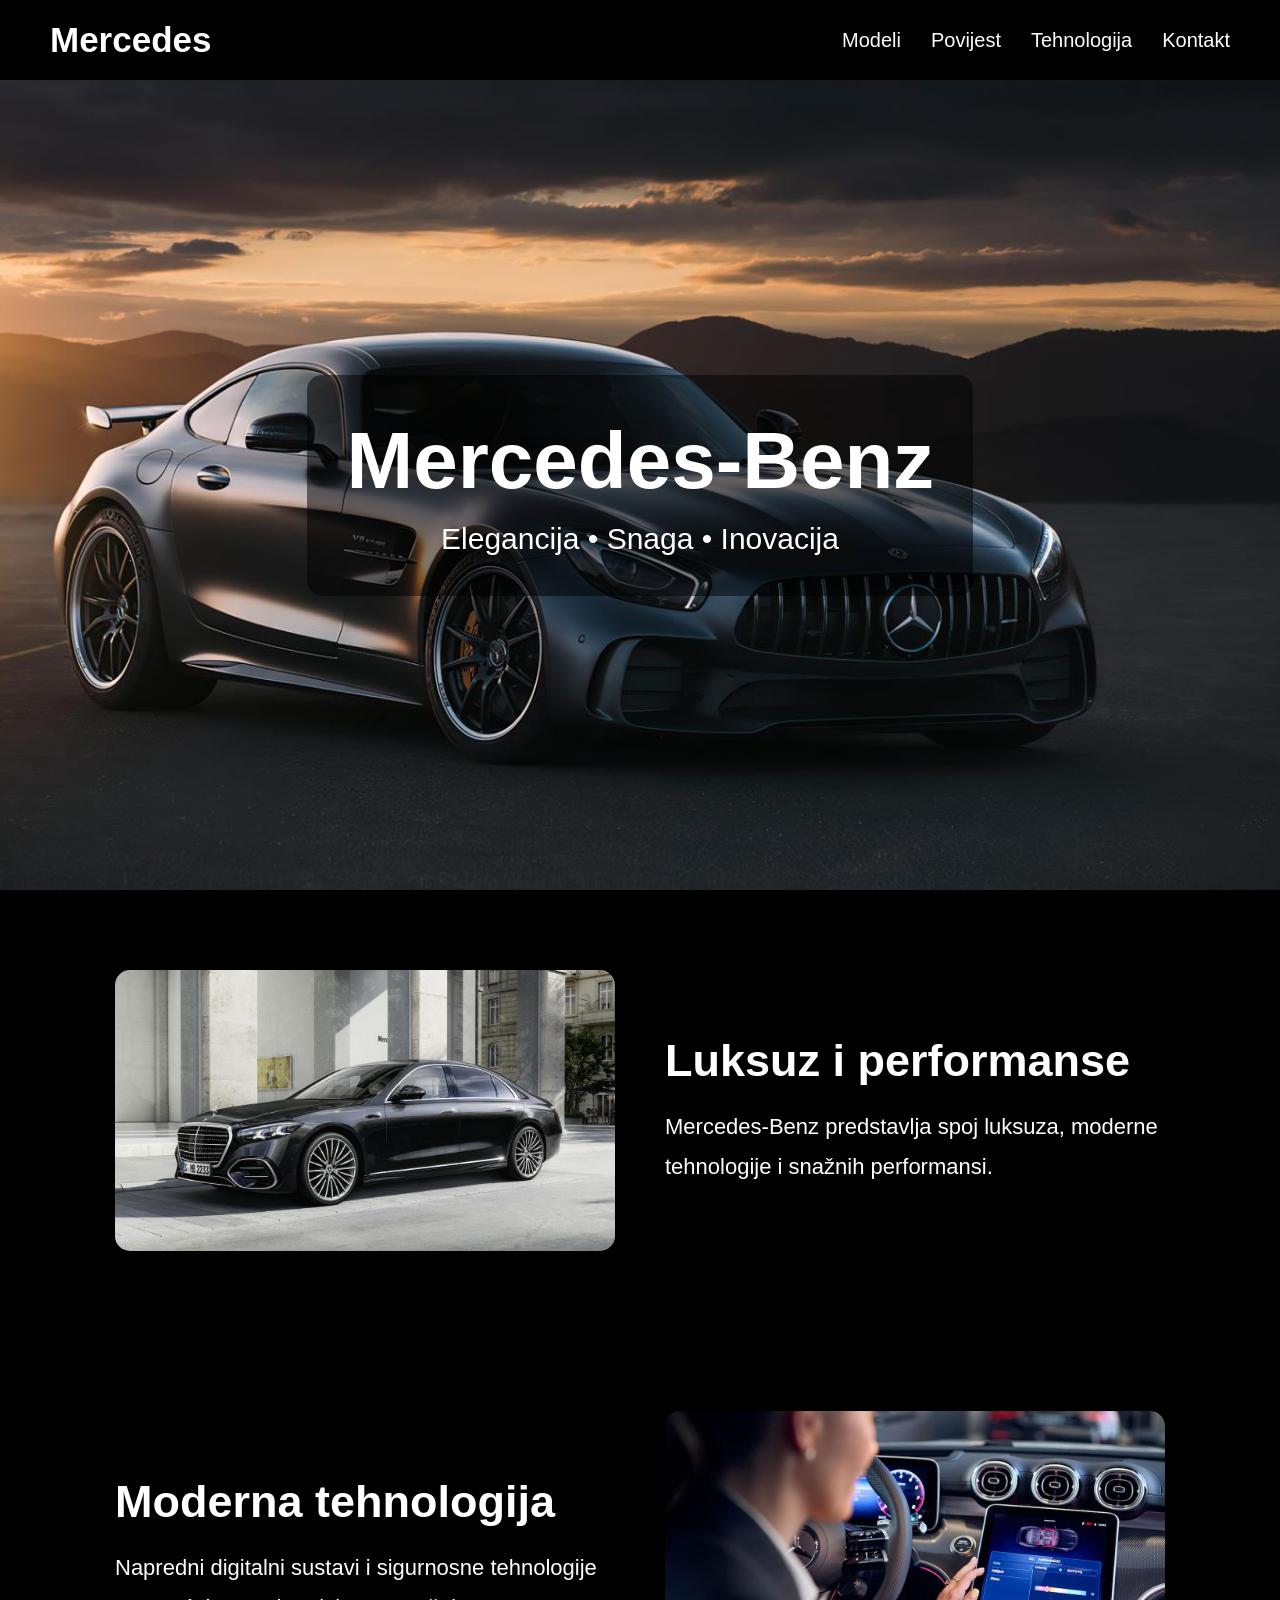
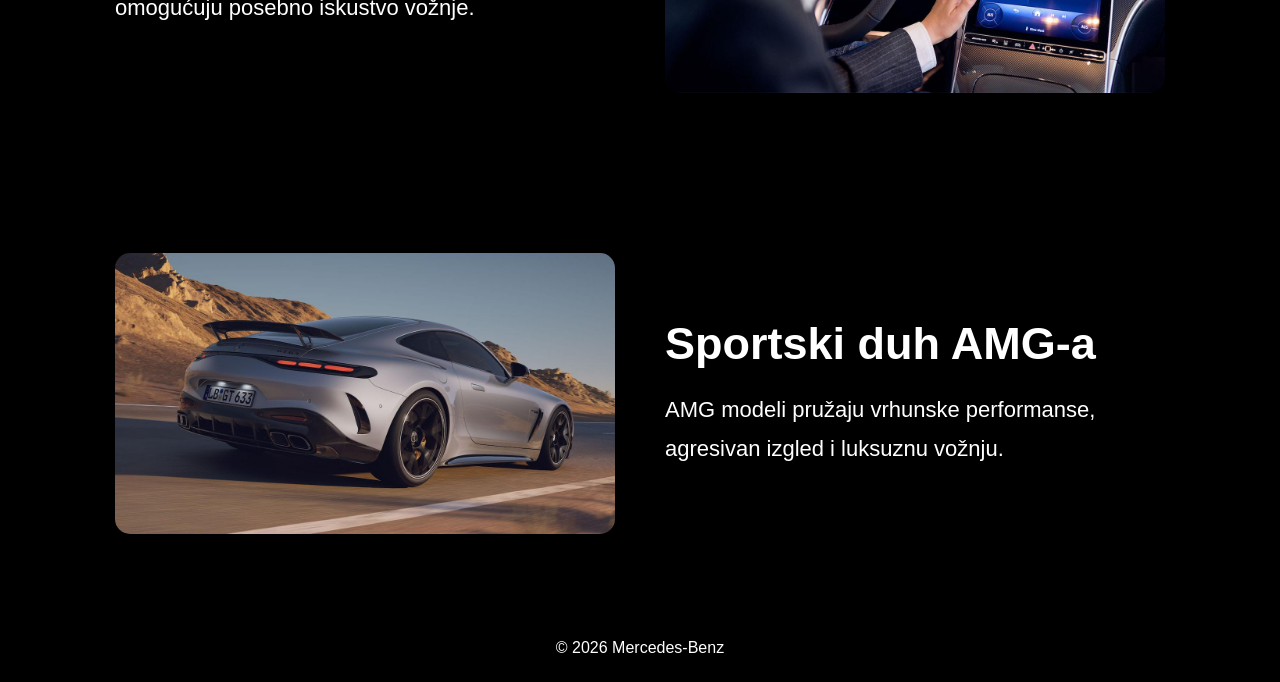
==== Projketni zadatak - Luka Lončarić/index.html @ 728c4d3c "Add files via upload" ====
<!DOCTYPE html>
<html lang="hr">
<head>
    <meta charset="UTF-8">
    <meta name="viewport" content="width=device-width, initial-scale=1.0">
    <title>Mercedes</title>
    <link rel="stylesheet" href="style.css">
</head>
<body>

<nav>
    <h1>Mercedes</h1>

    <ul>
        <li><a href="modeli.html">Modeli</a></li>
        <li><a href="povijest.html">Povijest</a></li>
        <li><a href="tehnologija.html">Tehnologija</a></li>
        <li><a href="kontakt.html">Kontakt</a></li>
    </ul>
</nav>

<section class="hero" style="background-image: url('home.jpg');">

    <div class="hero-content">
        <h2>Mercedes-Benz</h2>
        <p>Elegancija • Snaga • Inovacija</p>
    </div>

</section>

<section class="section">

    <img src="luxury.jpg">

    <div class="text">

        <h2>Luksuz i performanse</h2>

        <p>
            Mercedes-Benz predstavlja spoj luksuza,
            moderne tehnologije i snažnih performansi.
        </p>

    </div>

</section>

<section class="section">

    <div class="text">

        <h2>Moderna tehnologija</h2>

        <p>
            Napredni digitalni sustavi i sigurnosne tehnologije
            omogućuju posebno iskustvo vožnje.
        </p>

    </div>

    <img src="technology.jpg">

</section>

<section class="section">

    <img src="amg-sport.jpg">

    <div class="text">

        <h2>Sportski duh AMG-a</h2>

        <p>
            AMG modeli pružaju vrhunske performanse,
            agresivan izgled i luksuznu vožnju.
        </p>

    </div>

</section>

<footer>
    <p>© 2026 Mercedes-Benz</p>
</footer>

</body>
</html>
---- Projketni zadatak - Luka Lončarić/style.css ----
*{
    margin: 0;
    padding: 0;
    box-sizing: border-box;
    font-family: Arial, Helvetica, sans-serif;
}

body{
    background-color: black;
    color: white;
}

nav{
    background-color: black;
    padding: 20px 50px;
    display: flex;
    justify-content: space-between;
    align-items: center;
}

nav h1{
    font-size: 35px;
}

nav ul{
    display: flex;
    list-style: none;
}

nav ul li{
    margin-left: 30px;
}

nav ul li a{
    text-decoration: none;
    color: white;
    font-size: 20px;
}

nav ul li a:hover{
    color: gray;
}

.hero{
    height: 90vh;
    background-size: cover;
    background-position: center;
    display: flex;
    justify-content: center;
    align-items: center;
}

.hero-content{
    background-color: rgba(0,0,0,0.5);
    padding: 40px;
    border-radius: 15px;
    text-align: center;
}

.hero-content h2{
    font-size: 80px;
}

.hero-content p{
    font-size: 30px;
    margin-top: 15px;
}

.section{
    display: flex;
    align-items: center;
    justify-content: center;
    gap: 50px;
    padding: 80px;
    flex-wrap: wrap;
}

.section img{
    width: 500px;
    border-radius: 15px;
}

.text{
    width: 500px;
}

.text h2{
    font-size: 45px;
    margin-bottom: 20px;
}

.text p{
    font-size: 22px;
    line-height: 1.8;
}

footer{
    background-color: black;
    text-align: center;
    padding: 25px;
}

@media(max-width: 768px){

    nav{
        flex-direction: column;
    }

    nav ul{
        margin-top: 20px;
        flex-direction: column;
        text-align: center;
    }

    nav ul li{
        margin: 10px 0;
    }

    .hero-content h2{
        font-size: 45px;
    }

    .hero-content p{
        font-size: 22px;
    }

    .section{
        padding: 30px;
    }

    .section img{
        width: 100%;
    }

    .text{
        width: 100%;
    }

    .text h2{
        font-size: 35px;
    }

    .text p{
        font-size: 18px;
    }
}
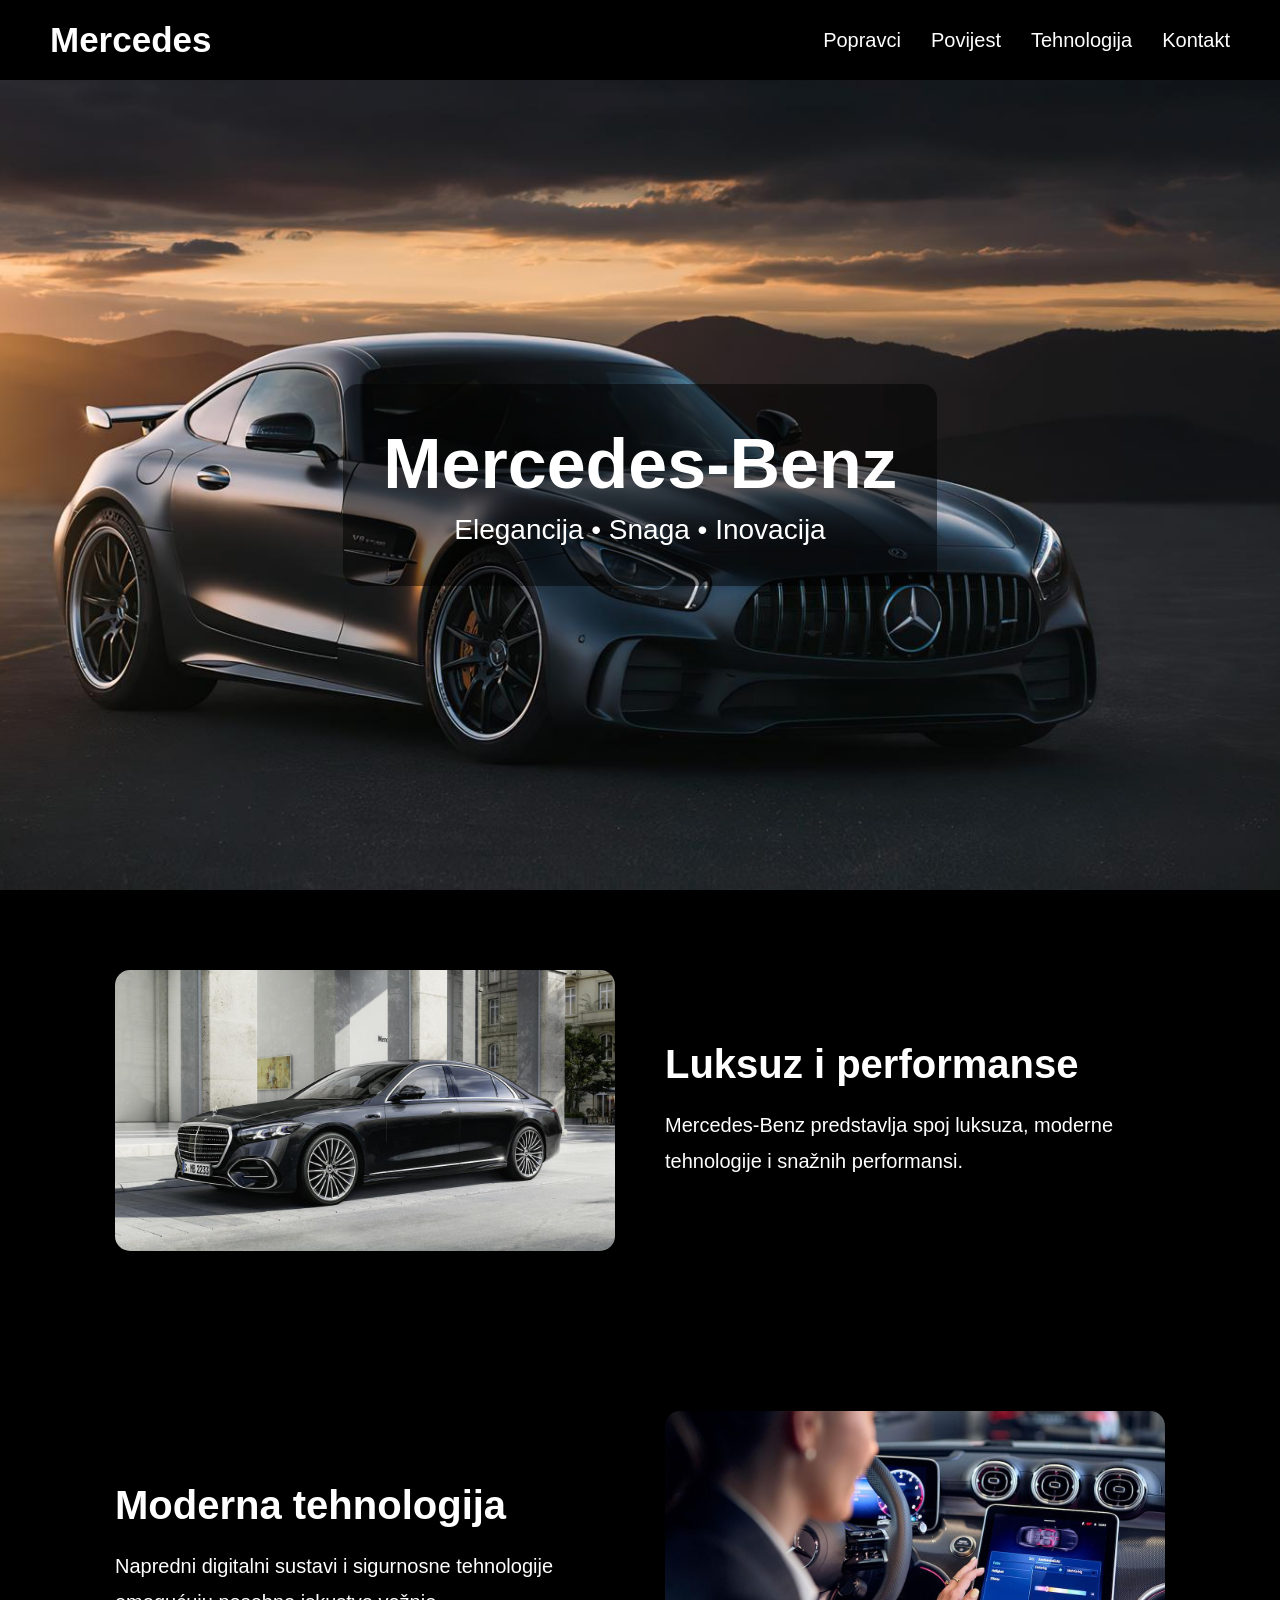
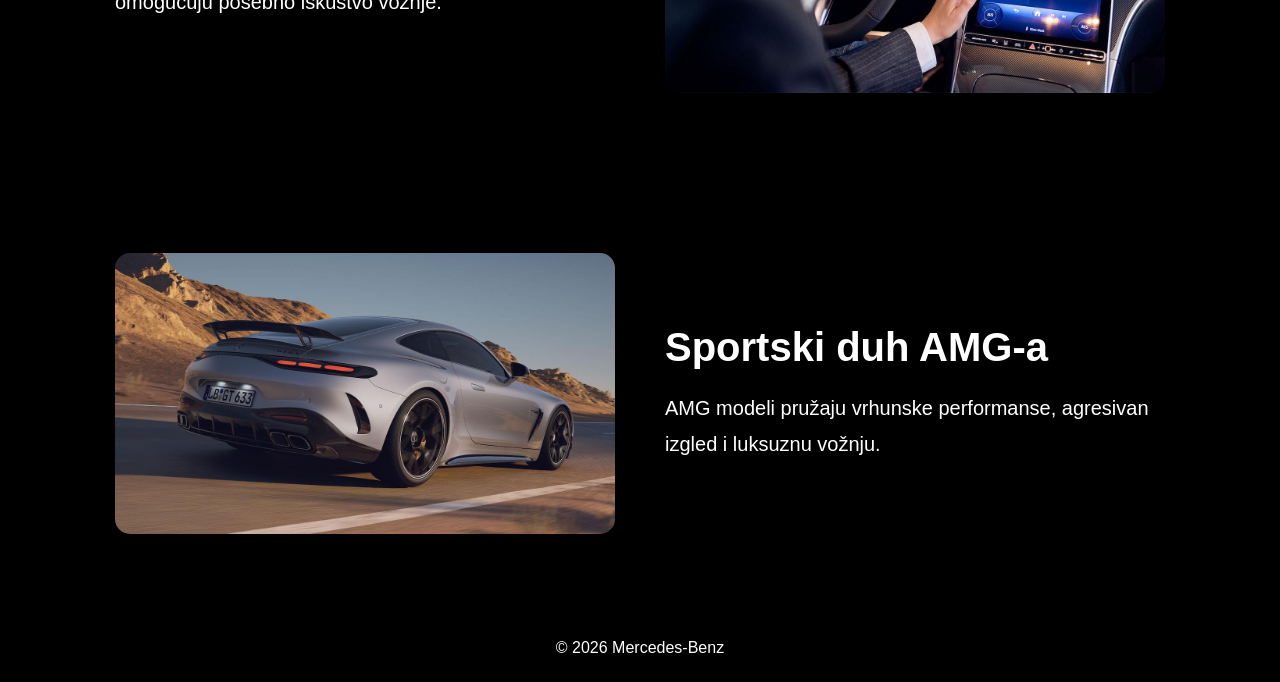
==== commit 5fb26786: "Add files via upload" ====
--- a/Projketni zadatak - Luka Lončarić/index.html
+++ b/Projketni zadatak - Luka Lončarić/index.html
@@ -1,86 +1,86 @@
 <!DOCTYPE html>
 <html lang="hr">
 <head>
-    <meta charset="UTF-8">
-    <meta name="viewport" content="width=device-width, initial-scale=1.0">
-    <title>Mercedes</title>
-    <link rel="stylesheet" href="style.css">
+<meta charset="UTF-8">
+<meta name="viewport" content="width=device-width, initial-scale=1.0">
+<title>Mercedes</title>
+<link rel="stylesheet" href="style.css">
 </head>
 <body>
 
 <nav>
-    <h1>Mercedes</h1>
+<h1>Mercedes</h1>
 
-    <ul>
-        <li><a href="modeli.html">Modeli</a></li>
-        <li><a href="povijest.html">Povijest</a></li>
-        <li><a href="tehnologija.html">Tehnologija</a></li>
-        <li><a href="kontakt.html">Kontakt</a></li>
-    </ul>
+<ul>
+<li><a href="popravci.html">Popravci</a></li>
+<li><a href="povijest.html">Povijest</a></li>
+<li><a href="tehnologija.html">Tehnologija</a></li>
+<li><a href="kontakt.html">Kontakt</a></li>
+</ul>
 </nav>
 
-<section class="hero" style="background-image: url('home.jpg');">
+<section class="hero" style="background-image:url('home.jpg');">
 
-    <div class="hero-content">
-        <h2>Mercedes-Benz</h2>
-        <p>Elegancija • Snaga • Inovacija</p>
-    </div>
+<div class="hero-content">
+<h2>Mercedes-Benz</h2>
+<p>Elegancija • Snaga • Inovacija</p>
+</div>
 
 </section>
 
 <section class="section">
 
-    <img src="luxury.jpg">
+<img src="luxury.jpg">
 
-    <div class="text">
+<div class="text">
 
-        <h2>Luksuz i performanse</h2>
+<h2>Luksuz i performanse</h2>
 
-        <p>
-            Mercedes-Benz predstavlja spoj luksuza,
-            moderne tehnologije i snažnih performansi.
-        </p>
+<p>
+Mercedes-Benz predstavlja spoj luksuza,
+moderne tehnologije i snažnih performansi.
+</p>
 
-    </div>
+</div>
 
 </section>
 
 <section class="section">
 
-    <div class="text">
+<div class="text">
 
-        <h2>Moderna tehnologija</h2>
+<h2>Moderna tehnologija</h2>
 
-        <p>
-            Napredni digitalni sustavi i sigurnosne tehnologije
-            omogućuju posebno iskustvo vožnje.
-        </p>
+<p>
+Napredni digitalni sustavi i sigurnosne tehnologije
+omogućuju posebno iskustvo vožnje.
+</p>
 
-    </div>
+</div>
 
-    <img src="technology.jpg">
+<img src="technology.jpg">
 
 </section>
 
 <section class="section">
 
-    <img src="amg-sport.jpg">
+<img src="amg-sport.jpg">
 
-    <div class="text">
+<div class="text">
 
-        <h2>Sportski duh AMG-a</h2>
+<h2>Sportski duh AMG-a</h2>
 
-        <p>
-            AMG modeli pružaju vrhunske performanse,
-            agresivan izgled i luksuznu vožnju.
-        </p>
+<p>
+AMG modeli pružaju vrhunske performanse,
+agresivan izgled i luksuznu vožnju.
+</p>
 
-    </div>
+</div>
 
 </section>
 
 <footer>
-    <p>© 2026 Mercedes-Benz</p>
+<p>© 2026 Mercedes-Benz</p>
 </footer>
 
 </body>
--- a/Projketni zadatak - Luka Lončarić/style.css
+++ b/Projketni zadatak - Luka Lončarić/style.css
@@ -1,146 +1,153 @@
 *{
-    margin: 0;
-    padding: 0;
-    box-sizing: border-box;
-    font-family: Arial, Helvetica, sans-serif;
+margin:0;
+padding:0;
+box-sizing:border-box;
+font-family:Arial, Helvetica, sans-serif;
 }
 
 body{
-    background-color: black;
-    color: white;
+background:black;
+color:white;
 }
 
 nav{
-    background-color: black;
-    padding: 20px 50px;
-    display: flex;
-    justify-content: space-between;
-    align-items: center;
+background:black;
+padding:20px 50px;
+display:flex;
+justify-content:space-between;
+align-items:center;
 }
 
 nav h1{
-    font-size: 35px;
+font-size:35px;
 }
 
 nav ul{
-    display: flex;
-    list-style: none;
+display:flex;
+list-style:none;
 }
 
 nav ul li{
-    margin-left: 30px;
+margin-left:30px;
 }
 
 nav ul li a{
-    text-decoration: none;
-    color: white;
-    font-size: 20px;
+text-decoration:none;
+color:white;
+font-size:20px;
+transition:0.3s;
 }
 
 nav ul li a:hover{
-    color: gray;
+color:gray;
 }
 
 .hero{
-    height: 90vh;
-    background-size: cover;
-    background-position: center;
-    display: flex;
-    justify-content: center;
-    align-items: center;
+height:90vh;
+background-size:cover;
+background-position:center;
+display:flex;
+justify-content:center;
+align-items:center;
 }
 
 .hero-content{
-    background-color: rgba(0,0,0,0.5);
-    padding: 40px;
-    border-radius: 15px;
-    text-align: center;
+background:rgba(0,0,0,0.5);
+padding:40px;
+border-radius:15px;
+text-align:center;
 }
 
 .hero-content h2{
-    font-size: 80px;
+font-size:70px;
 }
 
 .hero-content p{
-    font-size: 30px;
-    margin-top: 15px;
+font-size:28px;
+margin-top:10px;
 }
 
 .section{
-    display: flex;
-    align-items: center;
-    justify-content: center;
-    gap: 50px;
-    padding: 80px;
-    flex-wrap: wrap;
+display:flex;
+justify-content:center;
+align-items:center;
+gap:50px;
+padding:80px;
+flex-wrap:wrap;
 }
 
 .section img{
-    width: 500px;
-    border-radius: 15px;
+width:500px;
+border-radius:15px;
+transition:0.4s;
+}
+
+.section img:hover{
+transform:scale(1.05);
 }
 
 .text{
-    width: 500px;
+width:500px;
 }
 
 .text h2{
-    font-size: 45px;
-    margin-bottom: 20px;
+font-size:40px;
+margin-bottom:20px;
 }
 
 .text p{
-    font-size: 22px;
-    line-height: 1.8;
+font-size:20px;
+line-height:1.8;
 }
 
 footer{
-    background-color: black;
-    text-align: center;
-    padding: 25px;
+text-align:center;
+padding:25px;
+background:black;
 }
 
-@media(max-width: 768px){
+@media(max-width:768px){
 
-    nav{
-        flex-direction: column;
-    }
+nav{
+flex-direction:column;
+}
 
-    nav ul{
-        margin-top: 20px;
-        flex-direction: column;
-        text-align: center;
-    }
+nav ul{
+flex-direction:column;
+text-align:center;
+margin-top:15px;
+}
 
-    nav ul li{
-        margin: 10px 0;
-    }
+nav ul li{
+margin:10px 0;
+}
 
-    .hero-content h2{
-        font-size: 45px;
-    }
+.hero-content h2{
+font-size:45px;
+}
 
-    .hero-content p{
-        font-size: 22px;
-    }
+.hero-content p{
+font-size:20px;
+}
 
-    .section{
-        padding: 30px;
-    }
+.section{
+padding:30px;
+}
 
-    .section img{
-        width: 100%;
-    }
+.section img{
+width:100%;
+}
 
-    .text{
-        width: 100%;
-    }
+.text{
+width:100%;
+}
 
-    .text h2{
-        font-size: 35px;
-    }
+.text h2{
+font-size:32px;
+}
 
-    .text p{
-        font-size: 18px;
-    }
+.text p{
+font-size:18px;
+}
+
 }
